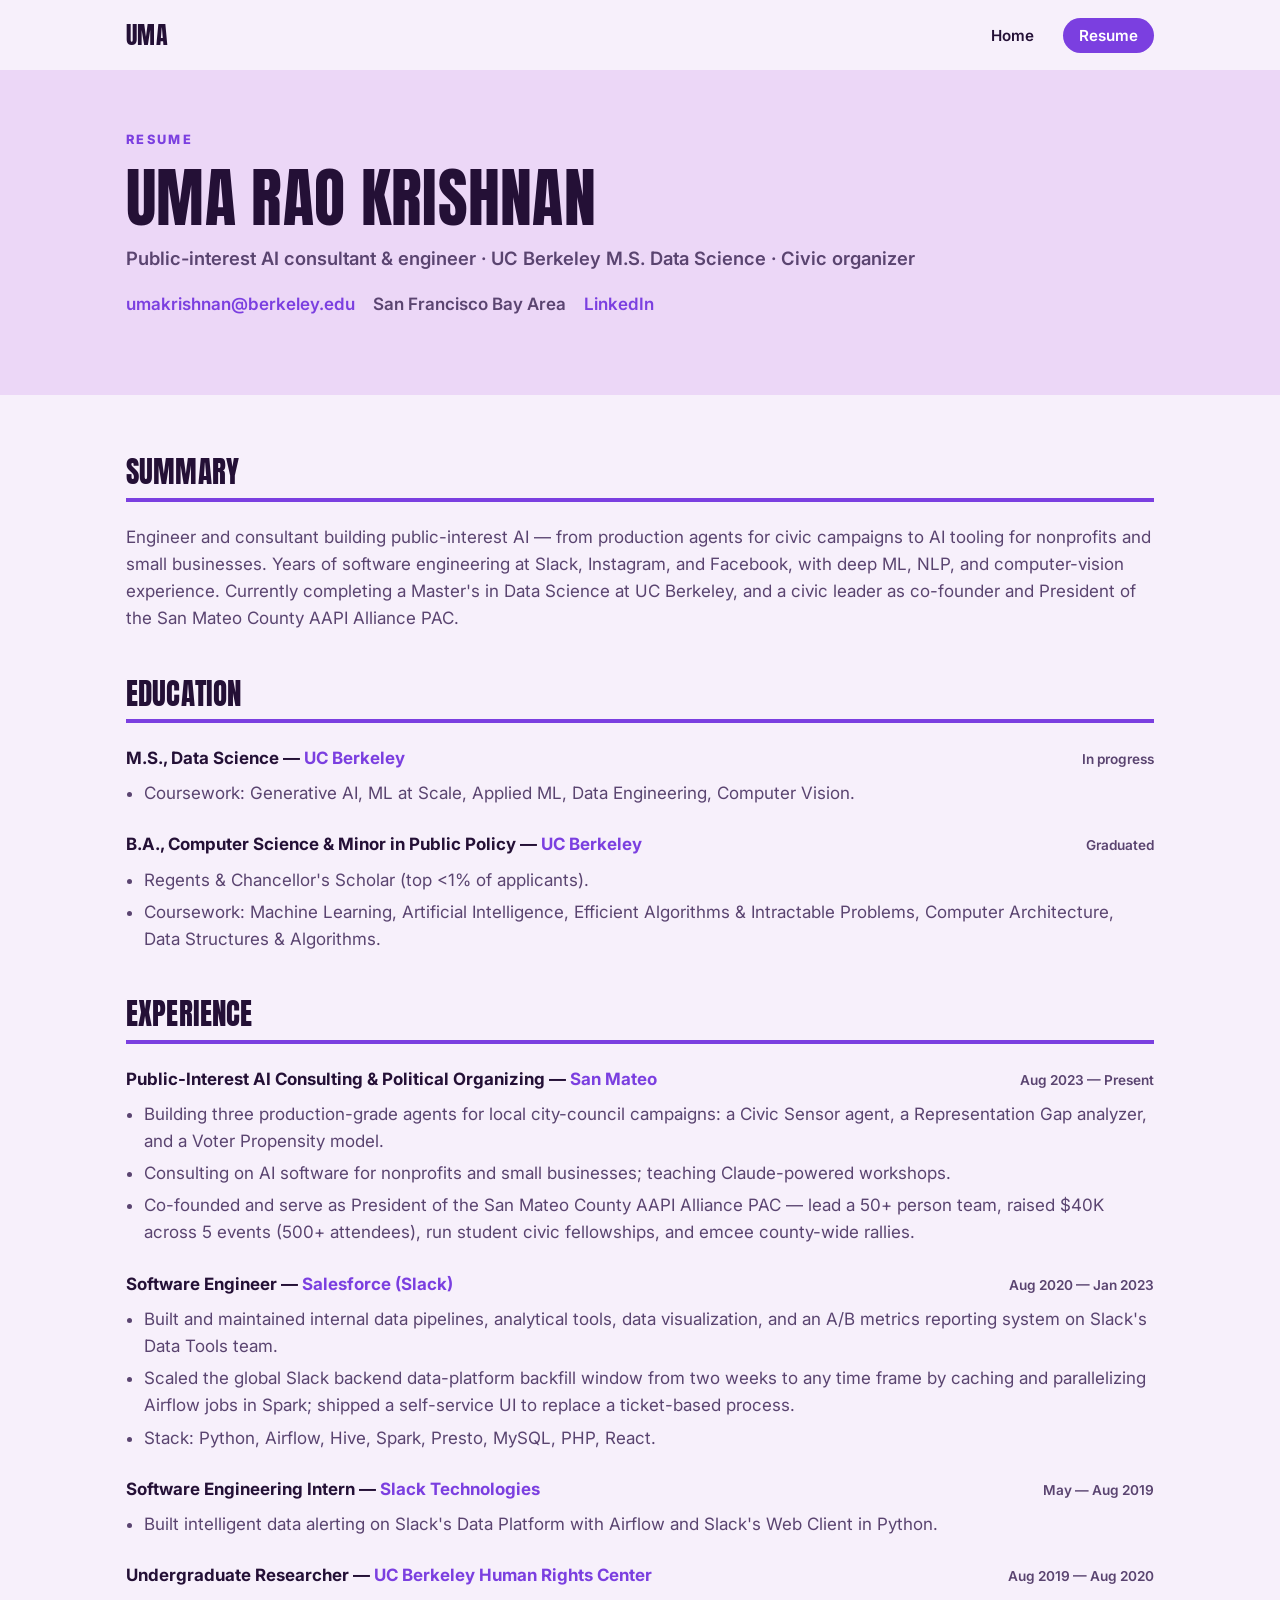
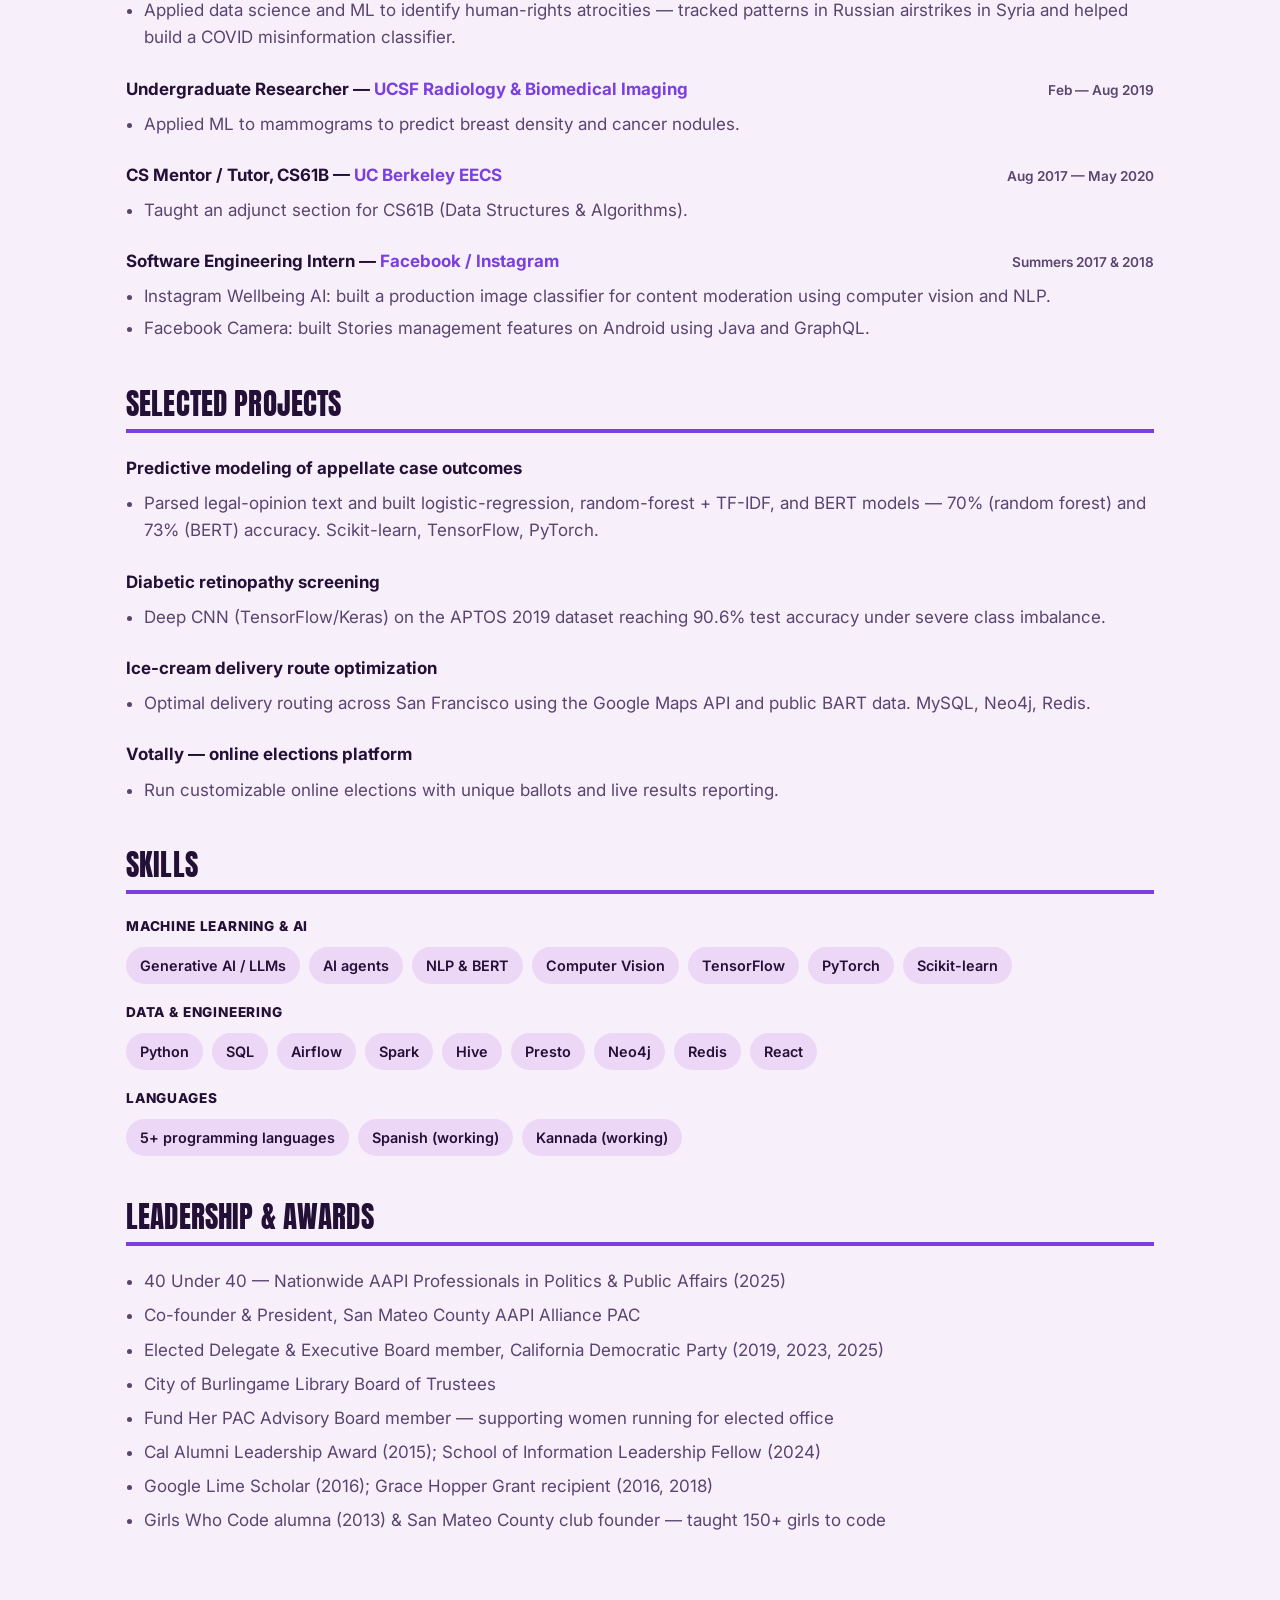
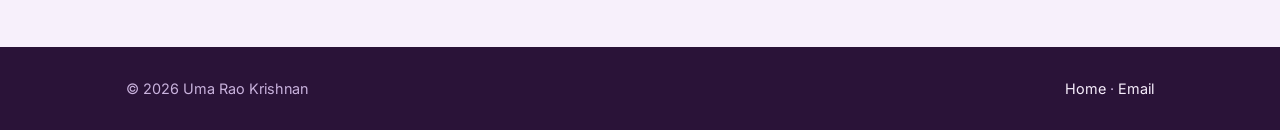
==== resume.html @ 7eb32041 "Initial site: bold purple personal site + resume Two-page static site (plain HTML/CSS) for Uma Rao K" ====
<!DOCTYPE html>
<html lang="en">
<head>
  <meta charset="UTF-8" />
  <meta name="viewport" content="width=device-width, initial-scale=1.0" />
  <title>Resume — Uma Rao Krishnan</title>
  <meta name="description" content="Resume of Uma Rao Krishnan — public-interest AI consultant and engineer, UC Berkeley Master's in Data Science." />
  <link rel="preconnect" href="https://fonts.googleapis.com" />
  <link rel="preconnect" href="https://fonts.gstatic.com" crossorigin />
  <link href="https://fonts.googleapis.com/css2?family=Anton&family=Inter:wght@400;500;600;700;800&display=swap" rel="stylesheet" />
  <link rel="stylesheet" href="css/styles.css" />
</head>
<body>

  <nav class="nav">
    <div class="nav-inner">
      <a class="logo" href="index.html">Uma</a>
      <div class="nav-links">
        <a href="index.html">Home</a>
        <a href="resume.html" class="active">Resume</a>
      </div>
    </div>
  </nav>

  <header class="resume-hero">
    <div class="wrap">
      <p class="eyebrow">Resume</p>
      <h1 class="h-lg">Uma Rao Krishnan</h1>
      <p class="title">Public-interest AI consultant &amp; engineer · UC Berkeley M.S. Data Science · Civic organizer</p>
      <p class="meta">
        <a href="mailto:umakrishnan@berkeley.edu">umakrishnan@berkeley.edu</a>
        <span>San Francisco Bay Area</span>
        <a href="https://www.linkedin.com/in/uma-krishnan/" target="_blank" rel="noopener">LinkedIn</a>
      </p>
    </div>
  </header>

  <main class="resume-body">
    <div class="wrap">

      <section class="res-section reveal">
        <h2>Summary</h2>
        <p style="margin:0; color:var(--ink-soft);">
          Engineer and consultant building public-interest AI — from production agents for civic
          campaigns to AI tooling for nonprofits and small businesses. Years of software
          engineering at Slack, Instagram, and Facebook, with deep ML, NLP, and computer-vision
          experience. Currently completing a Master's in Data Science at UC Berkeley, and a civic
          leader as co-founder and President of the San Mateo County AAPI Alliance PAC.
        </p>
      </section>

      <section class="res-section reveal">
        <h2>Education</h2>
        <div class="res-entry">
          <div class="row">
            <span class="role">M.S., Data Science — <span class="org">UC Berkeley</span></span>
            <span class="date">In progress</span>
          </div>
          <ul><li>Coursework: Generative AI, ML at Scale, Applied ML, Data Engineering, Computer Vision.</li></ul>
        </div>
        <div class="res-entry">
          <div class="row">
            <span class="role">B.A., Computer Science &amp; Minor in Public Policy — <span class="org">UC Berkeley</span></span>
            <span class="date">Graduated</span>
          </div>
          <ul>
            <li>Regents &amp; Chancellor's Scholar (top &lt;1% of applicants).</li>
            <li>Coursework: Machine Learning, Artificial Intelligence, Efficient Algorithms &amp; Intractable Problems, Computer Architecture, Data Structures &amp; Algorithms.</li>
          </ul>
        </div>
      </section>

      <section class="res-section reveal">
        <h2>Experience</h2>

        <div class="res-entry">
          <div class="row">
            <span class="role">Public-Interest AI Consulting &amp; Political Organizing — <span class="org">San Mateo</span></span>
            <span class="date">Aug 2023 — Present</span>
          </div>
          <ul>
            <li>Building three production-grade agents for local city-council campaigns: a Civic Sensor agent, a Representation Gap analyzer, and a Voter Propensity model.</li>
            <li>Consulting on AI software for nonprofits and small businesses; teaching Claude-powered workshops.</li>
            <li>Co-founded and serve as President of the San Mateo County AAPI Alliance PAC — lead a 50+ person team, raised $40K across 5 events (500+ attendees), run student civic fellowships, and emcee county-wide rallies.</li>
          </ul>
        </div>

        <div class="res-entry">
          <div class="row">
            <span class="role">Software Engineer — <span class="org">Salesforce (Slack)</span></span>
            <span class="date">Aug 2020 — Jan 2023</span>
          </div>
          <ul>
            <li>Built and maintained internal data pipelines, analytical tools, data visualization, and an A/B metrics reporting system on Slack's Data Tools team.</li>
            <li>Scaled the global Slack backend data-platform backfill window from two weeks to any time frame by caching and parallelizing Airflow jobs in Spark; shipped a self-service UI to replace a ticket-based process.</li>
            <li>Stack: Python, Airflow, Hive, Spark, Presto, MySQL, PHP, React.</li>
          </ul>
        </div>

        <div class="res-entry">
          <div class="row">
            <span class="role">Software Engineering Intern — <span class="org">Slack Technologies</span></span>
            <span class="date">May — Aug 2019</span>
          </div>
          <ul><li>Built intelligent data alerting on Slack's Data Platform with Airflow and Slack's Web Client in Python.</li></ul>
        </div>

        <div class="res-entry">
          <div class="row">
            <span class="role">Undergraduate Researcher — <span class="org">UC Berkeley Human Rights Center</span></span>
            <span class="date">Aug 2019 — Aug 2020</span>
          </div>
          <ul><li>Applied data science and ML to identify human-rights atrocities — tracked patterns in Russian airstrikes in Syria and helped build a COVID misinformation classifier.</li></ul>
        </div>

        <div class="res-entry">
          <div class="row">
            <span class="role">Undergraduate Researcher — <span class="org">UCSF Radiology &amp; Biomedical Imaging</span></span>
            <span class="date">Feb — Aug 2019</span>
          </div>
          <ul><li>Applied ML to mammograms to predict breast density and cancer nodules.</li></ul>
        </div>

        <div class="res-entry">
          <div class="row">
            <span class="role">CS Mentor / Tutor, CS61B — <span class="org">UC Berkeley EECS</span></span>
            <span class="date">Aug 2017 — May 2020</span>
          </div>
          <ul><li>Taught an adjunct section for CS61B (Data Structures &amp; Algorithms).</li></ul>
        </div>

        <div class="res-entry">
          <div class="row">
            <span class="role">Software Engineering Intern — <span class="org">Facebook / Instagram</span></span>
            <span class="date">Summers 2017 &amp; 2018</span>
          </div>
          <ul>
            <li>Instagram Wellbeing AI: built a production image classifier for content moderation using computer vision and NLP.</li>
            <li>Facebook Camera: built Stories management features on Android using Java and GraphQL.</li>
          </ul>
        </div>
      </section>

      <section class="res-section reveal">
        <h2>Selected Projects</h2>
        <div class="res-entry">
          <span class="role">Predictive modeling of appellate case outcomes</span>
          <ul><li>Parsed legal-opinion text and built logistic-regression, random-forest + TF-IDF, and BERT models — 70% (random forest) and 73% (BERT) accuracy. Scikit-learn, TensorFlow, PyTorch.</li></ul>
        </div>
        <div class="res-entry">
          <span class="role">Diabetic retinopathy screening</span>
          <ul><li>Deep CNN (TensorFlow/Keras) on the APTOS 2019 dataset reaching 90.6% test accuracy under severe class imbalance.</li></ul>
        </div>
        <div class="res-entry">
          <span class="role">Ice-cream delivery route optimization</span>
          <ul><li>Optimal delivery routing across San Francisco using the Google Maps API and public BART data. MySQL, Neo4j, Redis.</li></ul>
        </div>
        <div class="res-entry">
          <span class="role">Votally — online elections platform</span>
          <ul><li>Run customizable online elections with unique ballots and live results reporting.</li></ul>
        </div>
      </section>

      <section class="res-section reveal">
        <h2>Skills</h2>
        <div class="skill-row">
          <div class="skill-label">Machine Learning &amp; AI</div>
          <div class="chips">
            <span class="chip">Generative AI / LLMs</span>
            <span class="chip">AI agents</span>
            <span class="chip">NLP &amp; BERT</span>
            <span class="chip">Computer Vision</span>
            <span class="chip">TensorFlow</span>
            <span class="chip">PyTorch</span>
            <span class="chip">Scikit-learn</span>
          </div>
        </div>
        <div class="skill-row">
          <div class="skill-label">Data &amp; Engineering</div>
          <div class="chips">
            <span class="chip">Python</span>
            <span class="chip">SQL</span>
            <span class="chip">Airflow</span>
            <span class="chip">Spark</span>
            <span class="chip">Hive</span>
            <span class="chip">Presto</span>
            <span class="chip">Neo4j</span>
            <span class="chip">Redis</span>
            <span class="chip">React</span>
          </div>
        </div>
        <div class="skill-row">
          <div class="skill-label">Languages</div>
          <div class="chips">
            <span class="chip">5+ programming languages</span>
            <span class="chip">Spanish (working)</span>
            <span class="chip">Kannada (working)</span>
          </div>
        </div>
      </section>

      <section class="res-section reveal">
        <h2>Leadership &amp; Awards</h2>
        <ul class="award-list">
          <li>40 Under 40 — Nationwide AAPI Professionals in Politics &amp; Public Affairs (2025)</li>
          <li>Co-founder &amp; President, San Mateo County AAPI Alliance PAC</li>
          <li>Elected Delegate &amp; Executive Board member, California Democratic Party (2019, 2023, 2025)</li>
          <li>City of Burlingame Library Board of Trustees</li>
          <li>Fund Her PAC Advisory Board member — supporting women running for elected office</li>
          <li>Cal Alumni Leadership Award (2015); School of Information Leadership Fellow (2024)</li>
          <li>Google Lime Scholar (2016); Grace Hopper Grant recipient (2016, 2018)</li>
          <li>Girls Who Code alumna (2013) &amp; San Mateo County club founder — taught 150+ girls to code</li>
        </ul>
      </section>

    </div>
  </main>

  <footer class="foot">
    <div class="wrap">
      <span>© <span id="yr">2026</span> Uma Rao Krishnan</span>
      <span>
        <a href="index.html">Home</a> ·
        <a href="mailto:umakrishnan@berkeley.edu">Email</a>
      </span>
    </div>
  </footer>

  <script src="js/main.js"></script>
</body>
</html>
---- css/styles.css ----
/* ============================================================
   Uma Rao Krishnan — personal site
   "Bold & Poppy" layout (inspired by a Canva template),
   retuned to an all-purple palette. Plain HTML/CSS, no build.
   Retune everything from the color variables in :root.
   ============================================================ */

:root {
  /* Purple color-block palette */
  --cream:     #f7f0fb;   /* lightest lavender-white          */
  --lilac:     #ecd7f7;   /* soft light-purple block          */
  --grape:     #7b3fe0;   /* vivid violet pop block           */
  --grape-dk:  #6a2fce;   /* button hover                     */
  --aubergine: #2a1338;   /* deep plum dark block             */
  --aubergine2:#3c1d51;   /* card on dark                     */

  --ink:       #241036;   /* near-black plum text             */
  --ink-soft:  #5a4470;   /* muted text on light              */
  --on-dark:   #f7eefc;   /* text on dark blocks              */
  --on-dark-s: #c9b2dd;   /* muted text on dark               */

  --display: "Anton", "Arial Narrow", sans-serif;
  --sans: "Inter", -apple-system, BlinkMacSystemFont, "Segoe UI", sans-serif;

  --maxw: 1080px;
  --rad: 26px;
}

* { box-sizing: border-box; }
html { scroll-behavior: smooth; }

body {
  margin: 0;
  font-family: var(--sans);
  color: var(--ink);
  background: var(--cream);
  line-height: 1.6;
  font-size: 17px;
  -webkit-font-smoothing: antialiased;
}

img { max-width: 100%; display: block; }
a { color: inherit; }

.wrap { max-width: var(--maxw); margin: 0 auto; padding: 0 26px; }

/* Big poppy headings */
h1, h2, .display {
  font-family: var(--display); font-weight: 400; text-transform: uppercase;
  line-height: .92; letter-spacing: .005em; margin: 0;
}

/* ------------------------------ Nav -------------------------------- */
.nav {
  position: sticky; top: 0; z-index: 50; background: var(--cream);
}
.nav-inner {
  max-width: var(--maxw); margin: 0 auto; padding: 16px 26px;
  display: flex; align-items: center; justify-content: space-between;
}
.logo { font-family: var(--display); font-size: 1.5rem; text-transform: uppercase; letter-spacing: .02em; text-decoration: none; color: var(--ink); }
.nav-links a {
  text-decoration: none; font-weight: 600; font-size: .95rem; color: var(--ink);
  margin-left: 8px; padding: 8px 16px; border-radius: 999px;
}
.nav-links a:hover { background: var(--lilac); }
.nav-links a.active { background: var(--grape); color: #fff; }

/* ---------------------------- Buttons ------------------------------ */
.btn {
  display: inline-flex; align-items: center; gap: 8px; cursor: pointer;
  font-family: var(--sans); font-weight: 700; font-size: 1rem;
  padding: 14px 26px; border-radius: 999px; border: 2px solid var(--ink);
  background: var(--ink); color: var(--cream); text-decoration: none;
  transition: transform .14s ease, background .2s, color .2s;
}
.btn:hover { transform: translateY(-2px); }
.btn.solid-grape { background: var(--grape); border-color: var(--grape); color: #fff; }
.btn.solid-grape:hover { background: var(--grape-dk); border-color: var(--grape-dk); }
.btn.ghost { background: transparent; color: var(--ink); }
.btn.ghost:hover { background: var(--ink); color: var(--cream); }
.btn.on-dark { background: var(--cream); color: var(--ink); border-color: var(--cream); }
.btn.on-dark:hover { background: var(--lilac); border-color: var(--lilac); }

/* --------------------------- Sections ------------------------------ */
.sec { padding: 92px 0; }
.bg-lilac { background: var(--lilac); }
.bg-grape { background: var(--grape); color: var(--on-dark); }
.bg-dark  { background: var(--aubergine); color: var(--on-dark); }
.bg-cream { background: var(--cream); }
.bg-grape h2, .bg-dark h2 { color: #fff; }

.eyebrow {
  font-weight: 800; text-transform: uppercase; letter-spacing: .18em;
  font-size: .8rem; color: var(--grape); margin: 0 0 18px;
}
.bg-grape .eyebrow, .bg-dark .eyebrow { color: var(--on-dark); opacity: .85; }

.h-xl { font-size: clamp(2.8rem, 8vw, 5.4rem); }
.h-lg { font-size: clamp(2.4rem, 6vw, 4rem); }

/* ------------------------------ Hero ------------------------------- */
.hero { background: var(--lilac); padding: 64px 0 76px; }
.hero-grid { display: grid; grid-template-columns: 1.1fr .9fr; gap: 50px; align-items: center; }
.hero h1 { color: var(--ink); margin-bottom: 22px; }
.hero .tagline { font-size: 1.25rem; color: var(--ink-soft); max-width: 40ch; margin: 0 0 30px; font-weight: 500; }
.hero .btns { display: flex; gap: 14px; flex-wrap: wrap; }
.hero-photo {
  width: 100%; aspect-ratio: 4/5; object-fit: cover; border-radius: var(--rad);
  box-shadow: 14px 14px 0 0 var(--grape);
}

/* --------------------------- About/story --------------------------- */
.story-grid { display: grid; grid-template-columns: 1fr 1fr; gap: 50px; align-items: center; }
.story p { color: var(--on-dark-s); font-size: 1.08rem; margin: 0 0 16px; }
.quote {
  background: var(--grape); color: #fff; border-radius: var(--rad);
  padding: 34px 30px; font-family: var(--display); text-transform: none;
  font-size: 1.7rem; line-height: 1.15;
}

/* -------------------------- What I can do -------------------------- */
.do-grid { display: grid; grid-template-columns: .8fr 1.2fr; gap: 46px; align-items: start; }
.cards { display: grid; gap: 18px; }
.card {
  background: var(--cream); color: var(--ink); border-radius: 20px; padding: 26px 28px;
}
.card .tag { font-family: var(--display); font-size: 1.5rem; text-transform: uppercase; line-height: 1; margin: 0 0 10px; color: var(--ink); }
.card p { margin: 0; color: var(--ink-soft); }
.card .num { font-family: var(--display); font-size: 2.6rem; color: var(--grape); line-height: 1; margin: 0 0 6px; }

/* ----------------------------- Wins -------------------------------- */
.wins-head { display: flex; justify-content: space-between; align-items: flex-end; gap: 20px; flex-wrap: wrap; margin-bottom: 40px; }
.wins { display: grid; grid-template-columns: repeat(3, 1fr); gap: 22px; }
.win {
  background: #fff; border-radius: 20px; padding: 28px; display: flex; flex-direction: column;
}
.win .swatch { height: 10px; border-radius: 999px; margin-bottom: 20px; }
.win .num { font-family: var(--display); font-size: 2.4rem; line-height: 1; color: var(--ink); margin: 0 0 6px; }
.win h3 { font-size: 1.15rem; margin: 0 0 8px; color: var(--ink); }
.win p { margin: 0 0 16px; color: var(--ink-soft); font-size: .96rem; flex: 1; }
.win .lnk { font-weight: 700; color: var(--grape); text-decoration: none; }
.win .lnk:hover { text-decoration: underline; }

/* ------------------------- Recognition list ------------------------ */
.recog { display: grid; grid-template-columns: repeat(2, 1fr); gap: 14px 40px; margin-top: 36px; }
.recog li {
  list-style: none; padding: 16px 0; border-top: 1px solid rgba(255,255,255,.15);
  color: var(--on-dark); font-size: 1.02rem;
}
.recog li b { font-weight: 700; }

/* ---------------------------- Connect ------------------------------ */
.connect { text-align: center; }
.connect h2 { margin-bottom: 16px; }
.connect p { font-size: 1.2rem; color: var(--ink-soft); max-width: 32ch; margin: 0 auto 30px; }
.connect .btns { display: flex; gap: 14px; justify-content: center; flex-wrap: wrap; }

/* ---------------------------- Footer ------------------------------- */
.foot { background: var(--aubergine); color: var(--on-dark-s); padding: 30px 0; font-size: .9rem; }
.foot .wrap { display: flex; justify-content: space-between; gap: 14px; flex-wrap: wrap; }
.foot a { color: var(--on-dark); text-decoration: none; }
.foot a:hover { text-decoration: underline; }

/* ====================== Resume page ============================ */
.resume-hero { background: var(--lilac); padding: 60px 0; }
.resume-hero h1 { color: var(--ink); margin-bottom: 16px; }
.resume-hero .title { font-size: 1.15rem; color: var(--ink-soft); font-weight: 600; margin: 0 0 18px; }
.resume-hero .meta { display: flex; flex-wrap: wrap; gap: 8px 18px; font-weight: 600; }
.resume-hero .meta a { color: var(--grape); text-decoration: none; }
.resume-hero .meta span { color: var(--ink-soft); }

.resume-body { padding: 64px 0; }
.res-section { margin-bottom: 48px; }
.res-section > h2 {
  font-size: 1.8rem; color: var(--ink); margin-bottom: 22px;
  padding-bottom: 12px; border-bottom: 4px solid var(--grape);
}
.res-entry { margin-bottom: 24px; }
.res-entry:last-child { margin-bottom: 0; }
.res-entry .row { display: flex; justify-content: space-between; gap: 12px; align-items: baseline; flex-wrap: wrap; }
.res-entry .role { font-weight: 700; color: var(--ink); font-size: 1.06rem; }
.res-entry .org { color: var(--grape); font-weight: 700; }
.res-entry .date { font-weight: 600; font-size: .85rem; color: var(--ink-soft); white-space: nowrap; }
.res-entry ul { margin: 8px 0 0; padding-left: 18px; color: var(--ink-soft); }
.res-entry ul li { margin: 5px 0; }

.chips { display: flex; flex-wrap: wrap; gap: 9px; }
.chip { background: var(--lilac); color: var(--ink); padding: 7px 14px; border-radius: 999px; font-size: .9rem; font-weight: 600; }
.skill-row { margin-bottom: 18px; }
.skill-row .skill-label { font-weight: 800; text-transform: uppercase; letter-spacing: .06em; color: var(--ink); font-size: .85rem; margin-bottom: 9px; }
.award-list { margin: 0; padding-left: 18px; color: var(--ink-soft); }
.award-list li { margin: 7px 0; }

/* Scroll reveal */
.reveal { opacity: 0; transform: translateY(20px); transition: opacity .6s ease, transform .6s ease; }
.reveal.in { opacity: 1; transform: none; }

/* --------------------------- Responsive ---------------------------- */
@media (max-width: 820px) {
  .sec { padding: 64px 0; }
  .hero-grid, .story-grid, .do-grid { grid-template-columns: 1fr; gap: 34px; }
  .hero-photo { order: -1; max-width: 360px; }
  .wins, .recog { grid-template-columns: 1fr; }
  .hero { padding: 40px 0 56px; }
}

@media (prefers-reduced-motion: reduce) {
  html { scroll-behavior: auto; }
  .reveal { opacity: 1; transform: none; transition: none; }
}
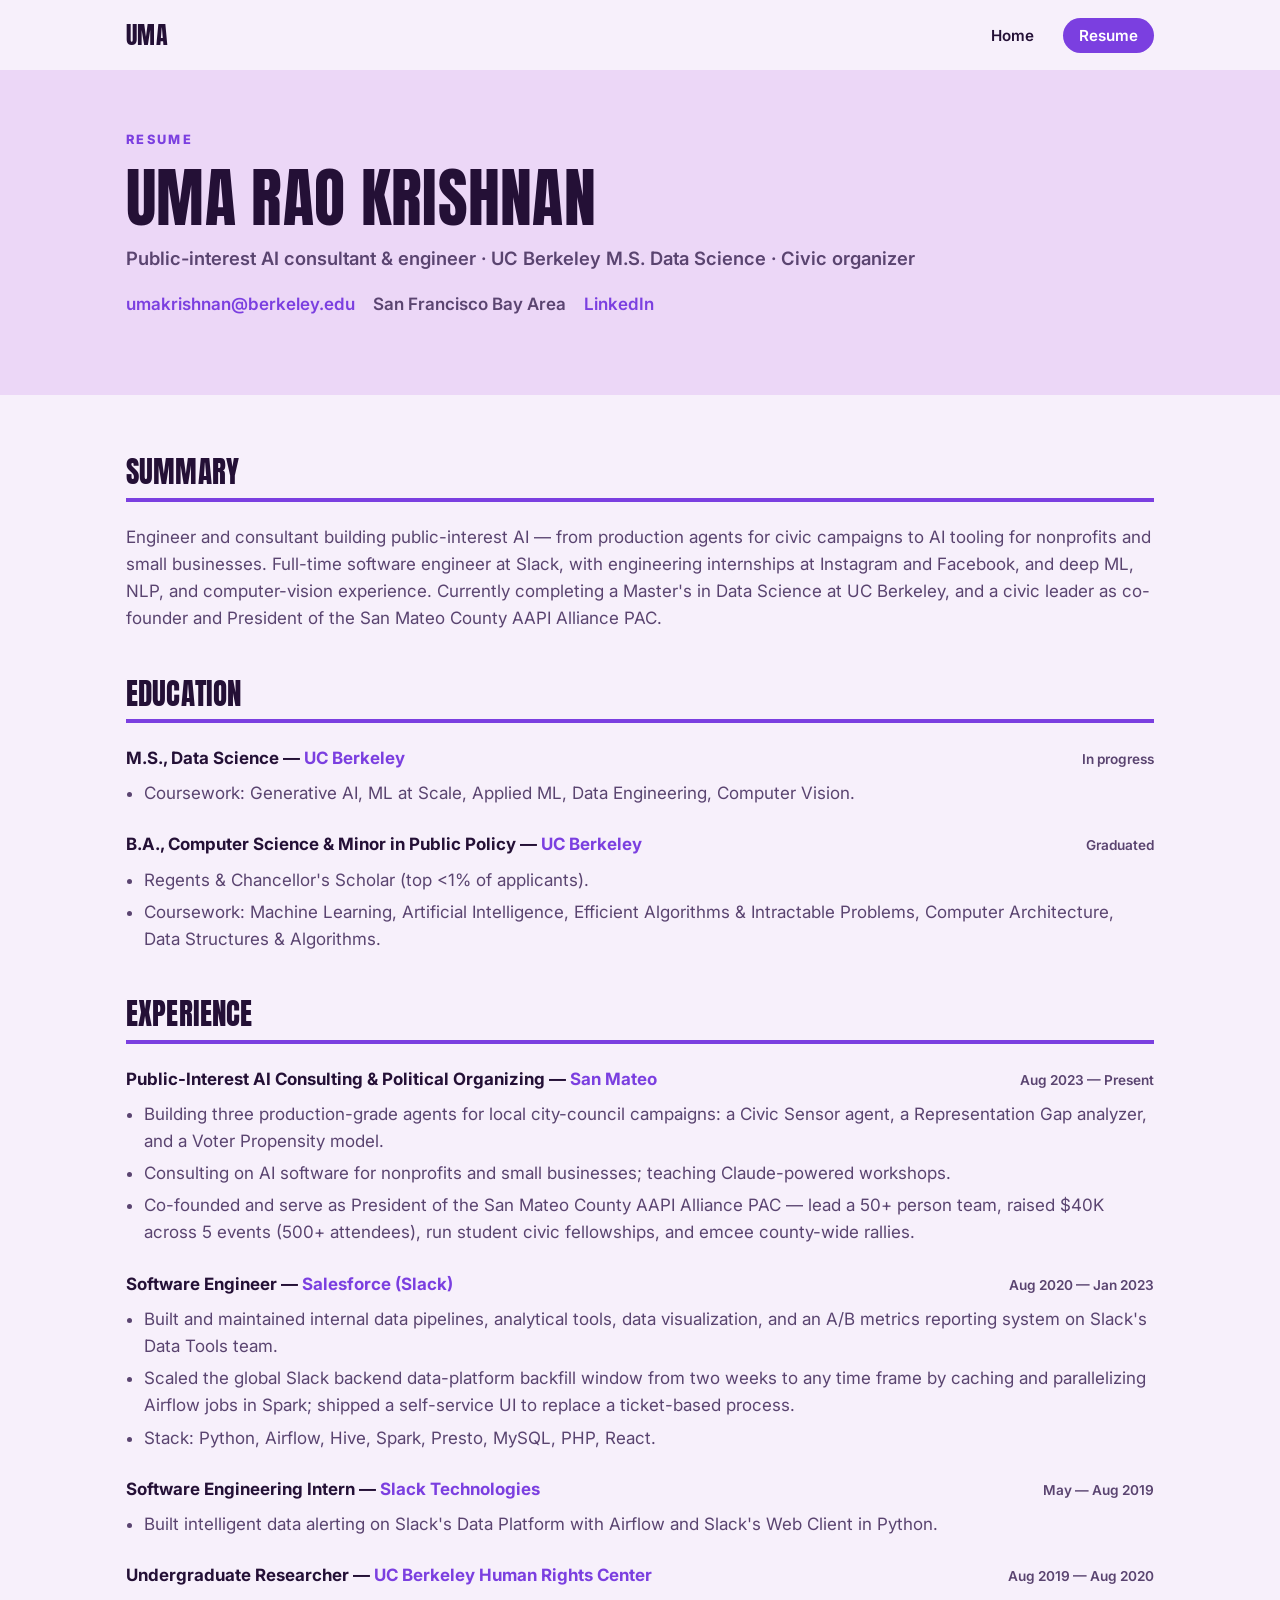
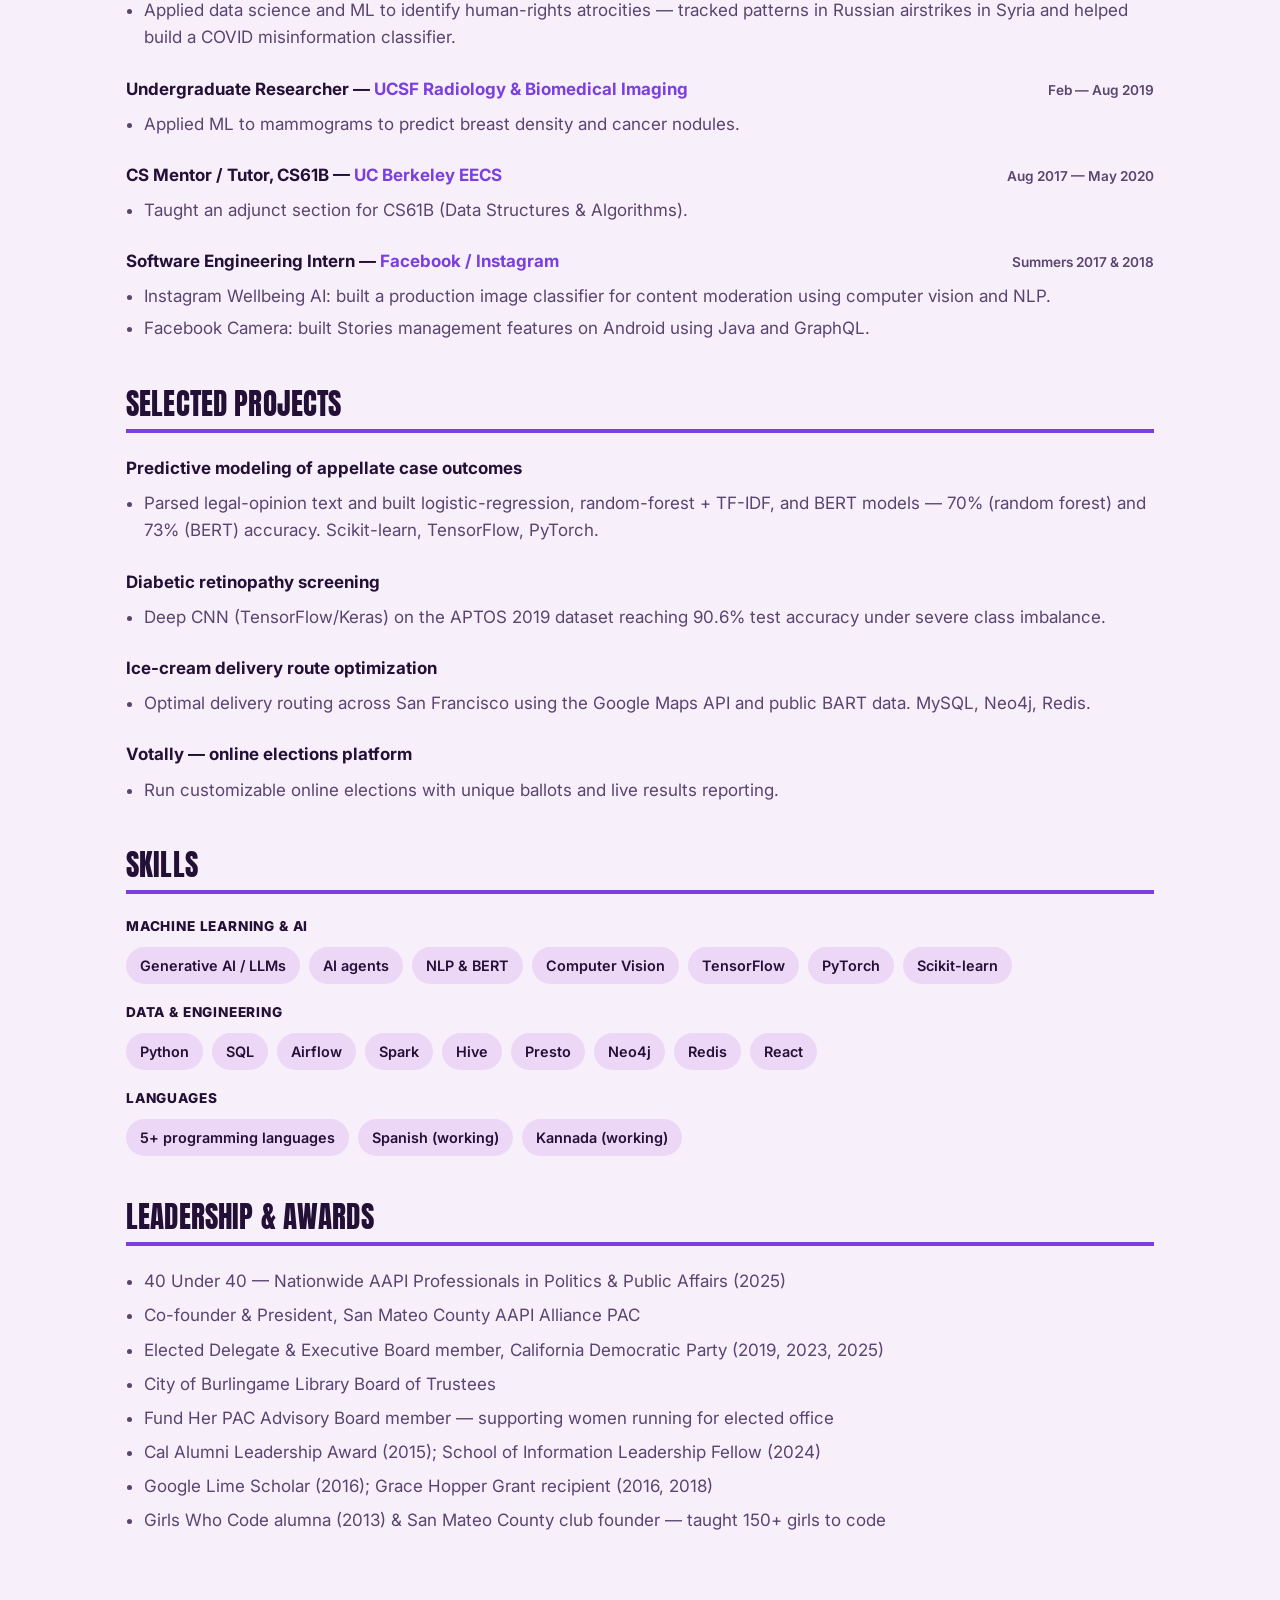
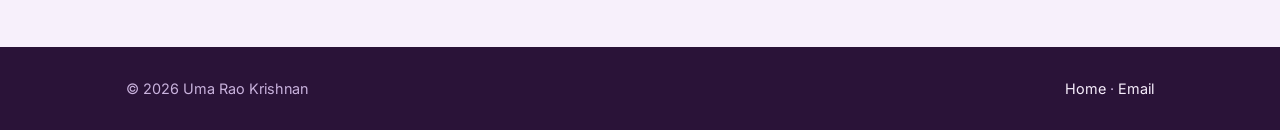
==== commit b1978b42: "Refine home & resume copy: accurate positioning + bridge framing Home (index.html): - Hero tagline r" ====
--- a/resume.html
+++ b/resume.html
@@ -42,10 +42,11 @@
         <h2>Summary</h2>
         <p style="margin:0; color:var(--ink-soft);">
           Engineer and consultant building public-interest AI — from production agents for civic
-          campaigns to AI tooling for nonprofits and small businesses. Years of software
-          engineering at Slack, Instagram, and Facebook, with deep ML, NLP, and computer-vision
-          experience. Currently completing a Master's in Data Science at UC Berkeley, and a civic
-          leader as co-founder and President of the San Mateo County AAPI Alliance PAC.
+          campaigns to AI tooling for nonprofits and small businesses. Full-time software engineer
+          at Slack, with engineering internships at Instagram and Facebook, and deep ML, NLP, and
+          computer-vision experience. Currently completing a Master's in Data Science at UC
+          Berkeley, and a civic leader as co-founder and President of the San Mateo County AAPI
+          Alliance PAC.
         </p>
       </section>
 
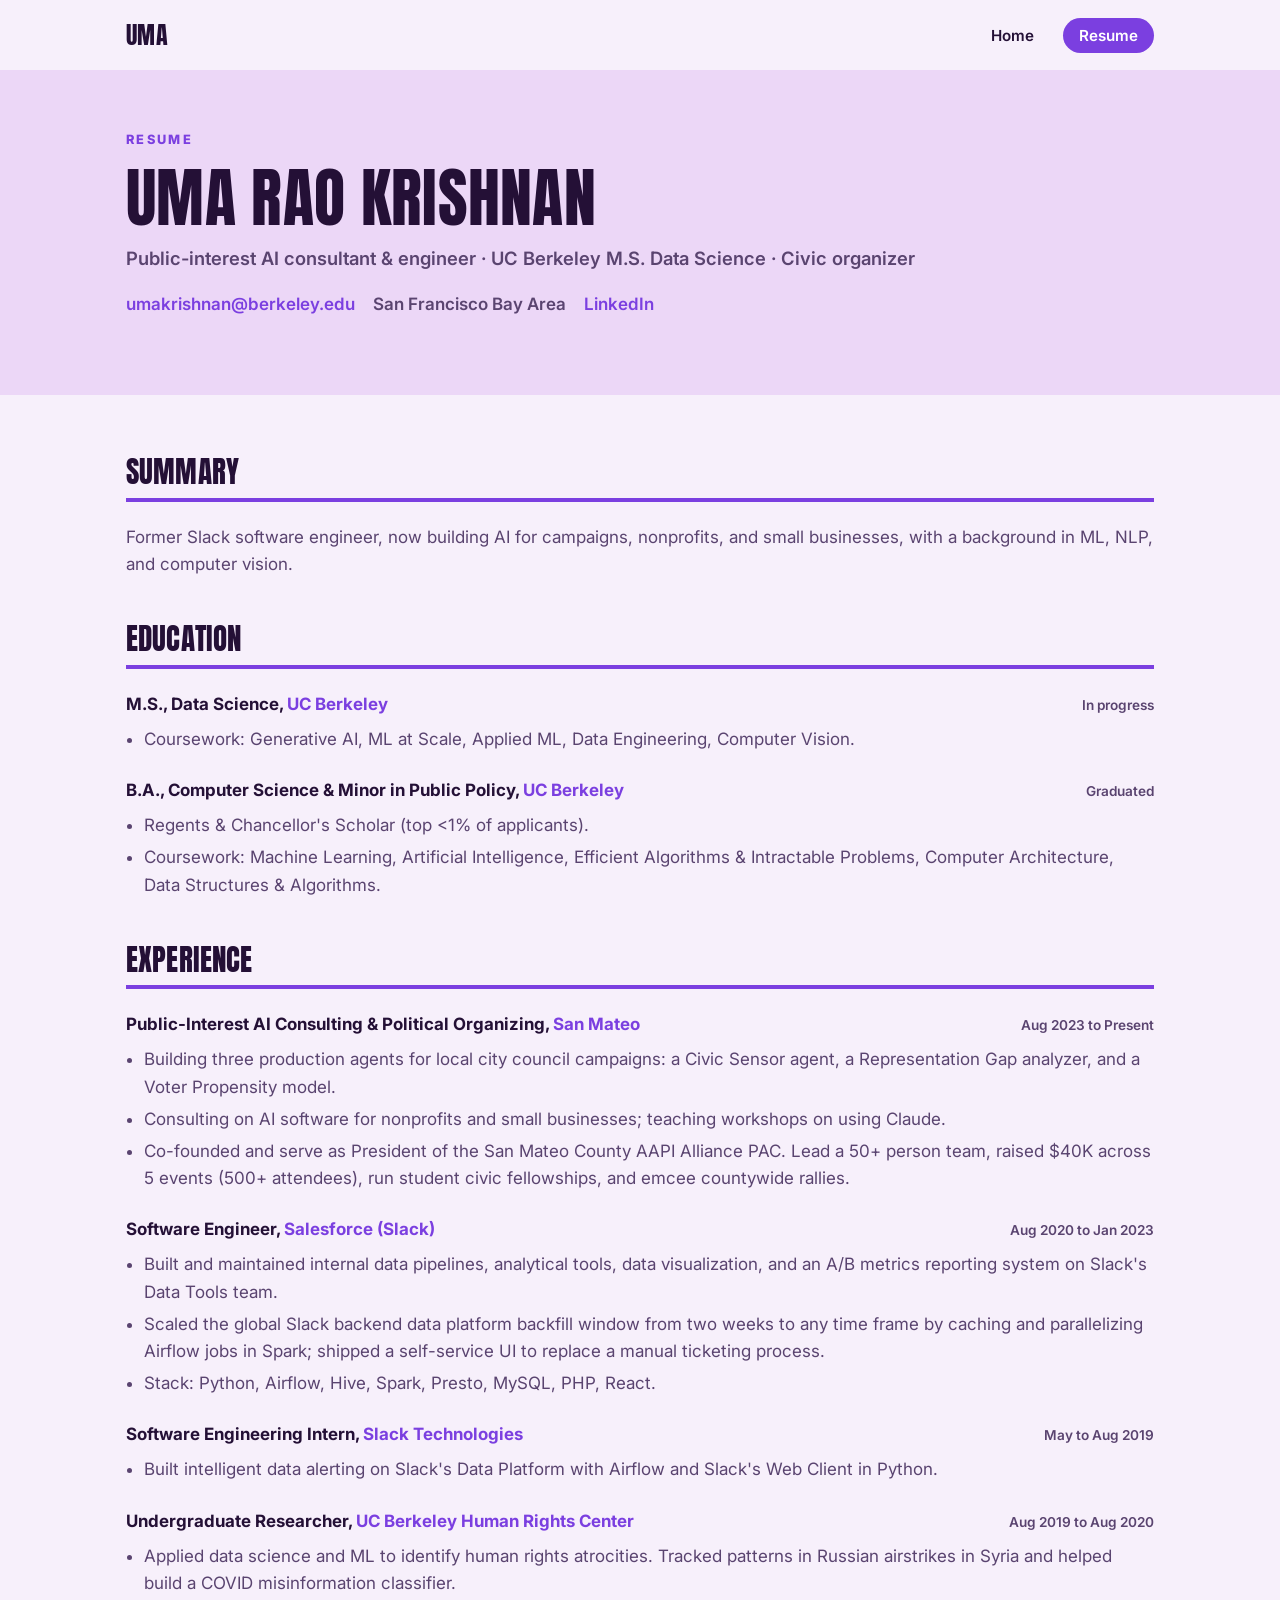
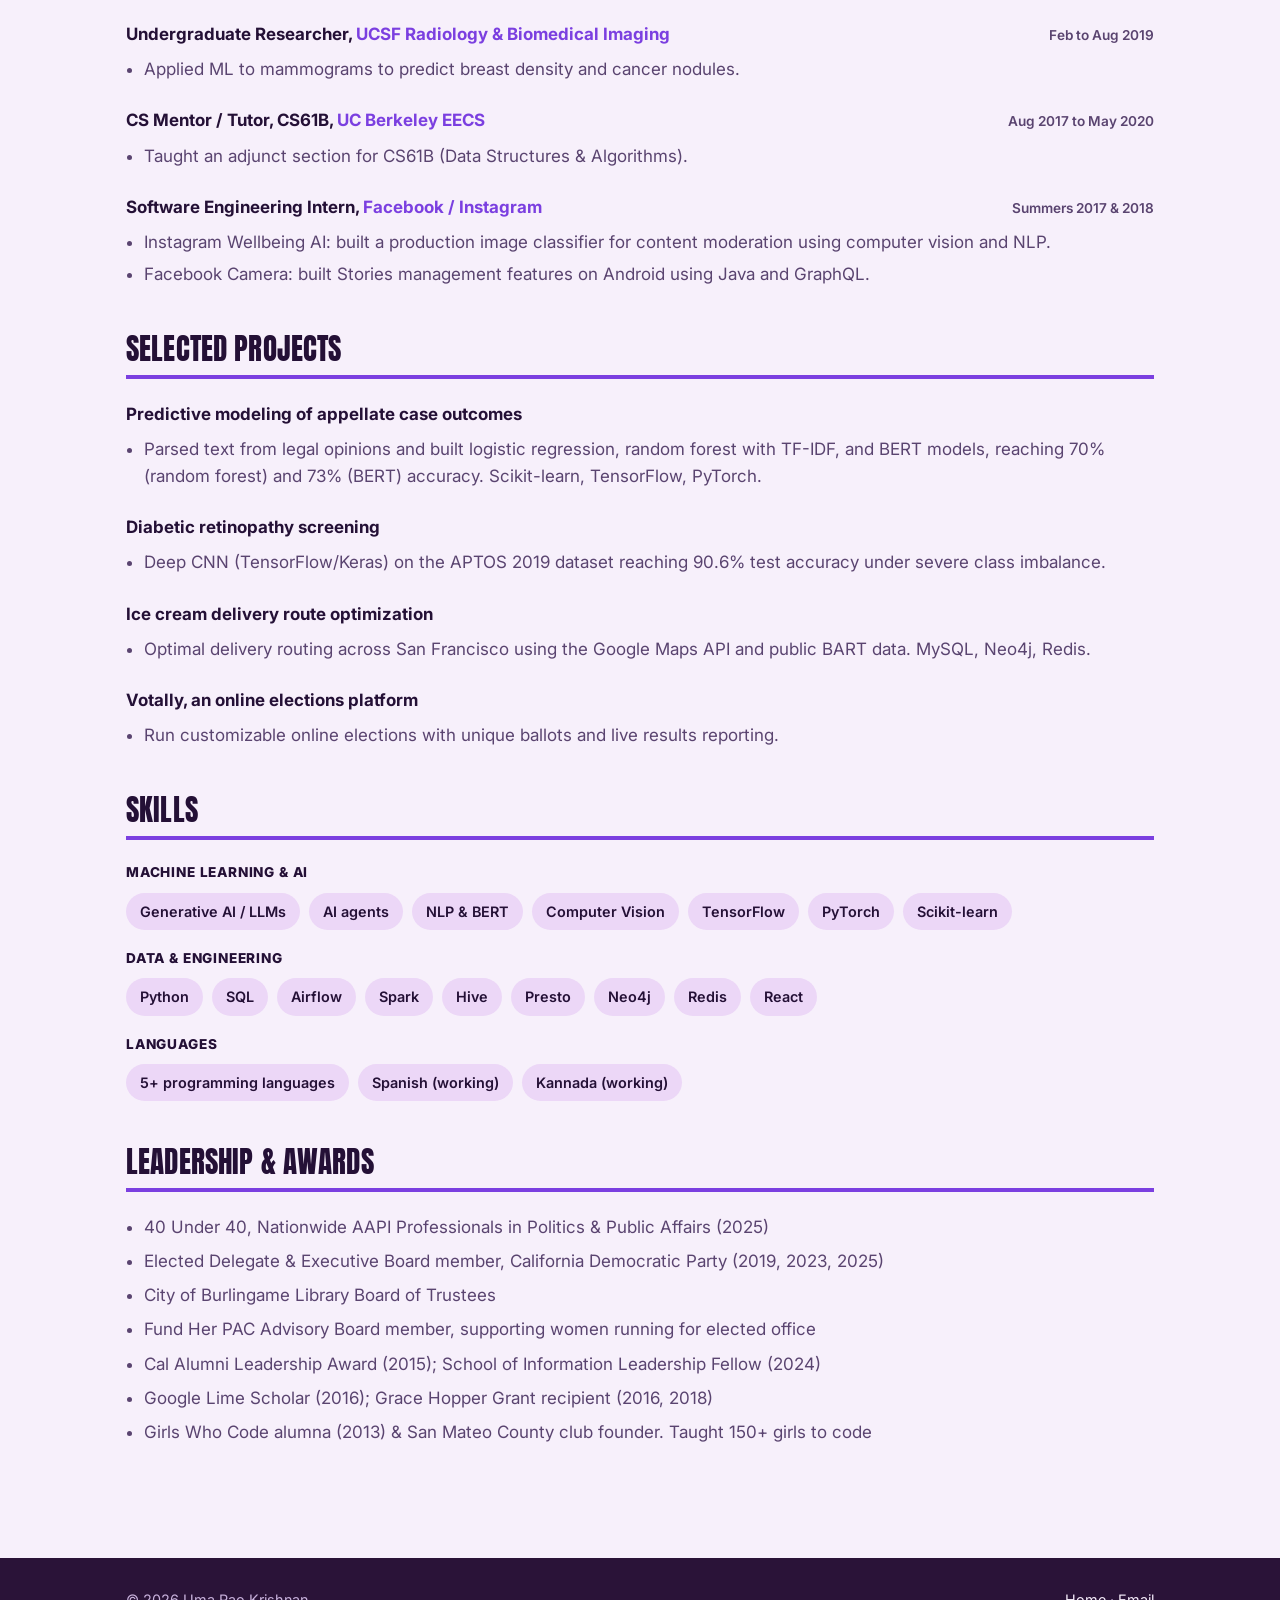
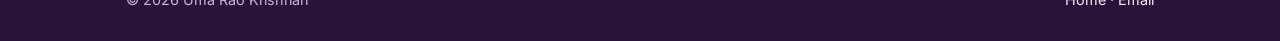
==== commit be11998f: "Tighten site copy: drop em dashes and repeated lines Rewrite sentences that leaned on em dashes, cut" ====
--- a/resume.html
+++ b/resume.html
@@ -3,8 +3,8 @@
 <head>
   <meta charset="UTF-8" />
   <meta name="viewport" content="width=device-width, initial-scale=1.0" />
-  <title>Resume — Uma Rao Krishnan</title>
-  <meta name="description" content="Resume of Uma Rao Krishnan — public-interest AI consultant and engineer, UC Berkeley Master's in Data Science." />
+  <title>Resume | Uma Rao Krishnan</title>
+  <meta name="description" content="Resume of Uma Rao Krishnan, AI consultant and engineer and UC Berkeley Master's in Data Science student." />
   <link rel="preconnect" href="https://fonts.googleapis.com" />
   <link rel="preconnect" href="https://fonts.gstatic.com" crossorigin />
   <link href="https://fonts.googleapis.com/css2?family=Anton&family=Inter:wght@400;500;600;700;800&display=swap" rel="stylesheet" />
@@ -41,12 +41,8 @@
       <section class="res-section reveal">
         <h2>Summary</h2>
         <p style="margin:0; color:var(--ink-soft);">
-          Engineer and consultant building public-interest AI — from production agents for civic
-          campaigns to AI tooling for nonprofits and small businesses. Full-time software engineer
-          at Slack, with engineering internships at Instagram and Facebook, and deep ML, NLP, and
-          computer-vision experience. Currently completing a Master's in Data Science at UC
-          Berkeley, and a civic leader as co-founder and President of the San Mateo County AAPI
-          Alliance PAC.
+          Former Slack software engineer, now building AI for campaigns, nonprofits, and small
+          businesses, with a background in ML, NLP, and computer vision.
         </p>
       </section>
 
@@ -54,14 +50,14 @@
         <h2>Education</h2>
         <div class="res-entry">
           <div class="row">
-            <span class="role">M.S., Data Science — <span class="org">UC Berkeley</span></span>
+            <span class="role">M.S., Data Science, <span class="org">UC Berkeley</span></span>
             <span class="date">In progress</span>
           </div>
           <ul><li>Coursework: Generative AI, ML at Scale, Applied ML, Data Engineering, Computer Vision.</li></ul>
         </div>
         <div class="res-entry">
           <div class="row">
-            <span class="role">B.A., Computer Science &amp; Minor in Public Policy — <span class="org">UC Berkeley</span></span>
+            <span class="role">B.A., Computer Science &amp; Minor in Public Policy, <span class="org">UC Berkeley</span></span>
             <span class="date">Graduated</span>
           </div>
           <ul>
@@ -76,63 +72,63 @@
 
         <div class="res-entry">
           <div class="row">
-            <span class="role">Public-Interest AI Consulting &amp; Political Organizing — <span class="org">San Mateo</span></span>
-            <span class="date">Aug 2023 — Present</span>
-          </div>
-          <ul>
-            <li>Building three production-grade agents for local city-council campaigns: a Civic Sensor agent, a Representation Gap analyzer, and a Voter Propensity model.</li>
-            <li>Consulting on AI software for nonprofits and small businesses; teaching Claude-powered workshops.</li>
-            <li>Co-founded and serve as President of the San Mateo County AAPI Alliance PAC — lead a 50+ person team, raised $40K across 5 events (500+ attendees), run student civic fellowships, and emcee county-wide rallies.</li>
-          </ul>
-        </div>
-
-        <div class="res-entry">
-          <div class="row">
-            <span class="role">Software Engineer — <span class="org">Salesforce (Slack)</span></span>
-            <span class="date">Aug 2020 — Jan 2023</span>
+            <span class="role">Public-Interest AI Consulting &amp; Political Organizing, <span class="org">San Mateo</span></span>
+            <span class="date">Aug 2023 to Present</span>
+          </div>
+          <ul>
+            <li>Building three production agents for local city council campaigns: a Civic Sensor agent, a Representation Gap analyzer, and a Voter Propensity model.</li>
+            <li>Consulting on AI software for nonprofits and small businesses; teaching workshops on using Claude.</li>
+            <li>Co-founded and serve as President of the San Mateo County AAPI Alliance PAC. Lead a 50+ person team, raised $40K across 5 events (500+ attendees), run student civic fellowships, and emcee countywide rallies.</li>
+          </ul>
+        </div>
+
+        <div class="res-entry">
+          <div class="row">
+            <span class="role">Software Engineer, <span class="org">Salesforce (Slack)</span></span>
+            <span class="date">Aug 2020 to Jan 2023</span>
           </div>
           <ul>
             <li>Built and maintained internal data pipelines, analytical tools, data visualization, and an A/B metrics reporting system on Slack's Data Tools team.</li>
-            <li>Scaled the global Slack backend data-platform backfill window from two weeks to any time frame by caching and parallelizing Airflow jobs in Spark; shipped a self-service UI to replace a ticket-based process.</li>
+            <li>Scaled the global Slack backend data platform backfill window from two weeks to any time frame by caching and parallelizing Airflow jobs in Spark; shipped a self-service UI to replace a manual ticketing process.</li>
             <li>Stack: Python, Airflow, Hive, Spark, Presto, MySQL, PHP, React.</li>
           </ul>
         </div>
 
         <div class="res-entry">
           <div class="row">
-            <span class="role">Software Engineering Intern — <span class="org">Slack Technologies</span></span>
-            <span class="date">May — Aug 2019</span>
+            <span class="role">Software Engineering Intern, <span class="org">Slack Technologies</span></span>
+            <span class="date">May to Aug 2019</span>
           </div>
           <ul><li>Built intelligent data alerting on Slack's Data Platform with Airflow and Slack's Web Client in Python.</li></ul>
         </div>
 
         <div class="res-entry">
           <div class="row">
-            <span class="role">Undergraduate Researcher — <span class="org">UC Berkeley Human Rights Center</span></span>
-            <span class="date">Aug 2019 — Aug 2020</span>
-          </div>
-          <ul><li>Applied data science and ML to identify human-rights atrocities — tracked patterns in Russian airstrikes in Syria and helped build a COVID misinformation classifier.</li></ul>
-        </div>
-
-        <div class="res-entry">
-          <div class="row">
-            <span class="role">Undergraduate Researcher — <span class="org">UCSF Radiology &amp; Biomedical Imaging</span></span>
-            <span class="date">Feb — Aug 2019</span>
+            <span class="role">Undergraduate Researcher, <span class="org">UC Berkeley Human Rights Center</span></span>
+            <span class="date">Aug 2019 to Aug 2020</span>
+          </div>
+          <ul><li>Applied data science and ML to identify human rights atrocities. Tracked patterns in Russian airstrikes in Syria and helped build a COVID misinformation classifier.</li></ul>
+        </div>
+
+        <div class="res-entry">
+          <div class="row">
+            <span class="role">Undergraduate Researcher, <span class="org">UCSF Radiology &amp; Biomedical Imaging</span></span>
+            <span class="date">Feb to Aug 2019</span>
           </div>
           <ul><li>Applied ML to mammograms to predict breast density and cancer nodules.</li></ul>
         </div>
 
         <div class="res-entry">
           <div class="row">
-            <span class="role">CS Mentor / Tutor, CS61B — <span class="org">UC Berkeley EECS</span></span>
-            <span class="date">Aug 2017 — May 2020</span>
+            <span class="role">CS Mentor / Tutor, CS61B, <span class="org">UC Berkeley EECS</span></span>
+            <span class="date">Aug 2017 to May 2020</span>
           </div>
           <ul><li>Taught an adjunct section for CS61B (Data Structures &amp; Algorithms).</li></ul>
         </div>
 
         <div class="res-entry">
           <div class="row">
-            <span class="role">Software Engineering Intern — <span class="org">Facebook / Instagram</span></span>
+            <span class="role">Software Engineering Intern, <span class="org">Facebook / Instagram</span></span>
             <span class="date">Summers 2017 &amp; 2018</span>
           </div>
           <ul>
@@ -146,18 +142,18 @@
         <h2>Selected Projects</h2>
         <div class="res-entry">
           <span class="role">Predictive modeling of appellate case outcomes</span>
-          <ul><li>Parsed legal-opinion text and built logistic-regression, random-forest + TF-IDF, and BERT models — 70% (random forest) and 73% (BERT) accuracy. Scikit-learn, TensorFlow, PyTorch.</li></ul>
+          <ul><li>Parsed text from legal opinions and built logistic regression, random forest with TF-IDF, and BERT models, reaching 70% (random forest) and 73% (BERT) accuracy. Scikit-learn, TensorFlow, PyTorch.</li></ul>
         </div>
         <div class="res-entry">
           <span class="role">Diabetic retinopathy screening</span>
           <ul><li>Deep CNN (TensorFlow/Keras) on the APTOS 2019 dataset reaching 90.6% test accuracy under severe class imbalance.</li></ul>
         </div>
         <div class="res-entry">
-          <span class="role">Ice-cream delivery route optimization</span>
+          <span class="role">Ice cream delivery route optimization</span>
           <ul><li>Optimal delivery routing across San Francisco using the Google Maps API and public BART data. MySQL, Neo4j, Redis.</li></ul>
         </div>
         <div class="res-entry">
-          <span class="role">Votally — online elections platform</span>
+          <span class="role">Votally, an online elections platform</span>
           <ul><li>Run customizable online elections with unique ballots and live results reporting.</li></ul>
         </div>
       </section>
@@ -203,14 +199,13 @@
       <section class="res-section reveal">
         <h2>Leadership &amp; Awards</h2>
         <ul class="award-list">
-          <li>40 Under 40 — Nationwide AAPI Professionals in Politics &amp; Public Affairs (2025)</li>
-          <li>Co-founder &amp; President, San Mateo County AAPI Alliance PAC</li>
+          <li>40 Under 40, Nationwide AAPI Professionals in Politics &amp; Public Affairs (2025)</li>
           <li>Elected Delegate &amp; Executive Board member, California Democratic Party (2019, 2023, 2025)</li>
           <li>City of Burlingame Library Board of Trustees</li>
-          <li>Fund Her PAC Advisory Board member — supporting women running for elected office</li>
+          <li>Fund Her PAC Advisory Board member, supporting women running for elected office</li>
           <li>Cal Alumni Leadership Award (2015); School of Information Leadership Fellow (2024)</li>
           <li>Google Lime Scholar (2016); Grace Hopper Grant recipient (2016, 2018)</li>
-          <li>Girls Who Code alumna (2013) &amp; San Mateo County club founder — taught 150+ girls to code</li>
+          <li>Girls Who Code alumna (2013) &amp; San Mateo County club founder. Taught 150+ girls to code</li>
         </ul>
       </section>
 
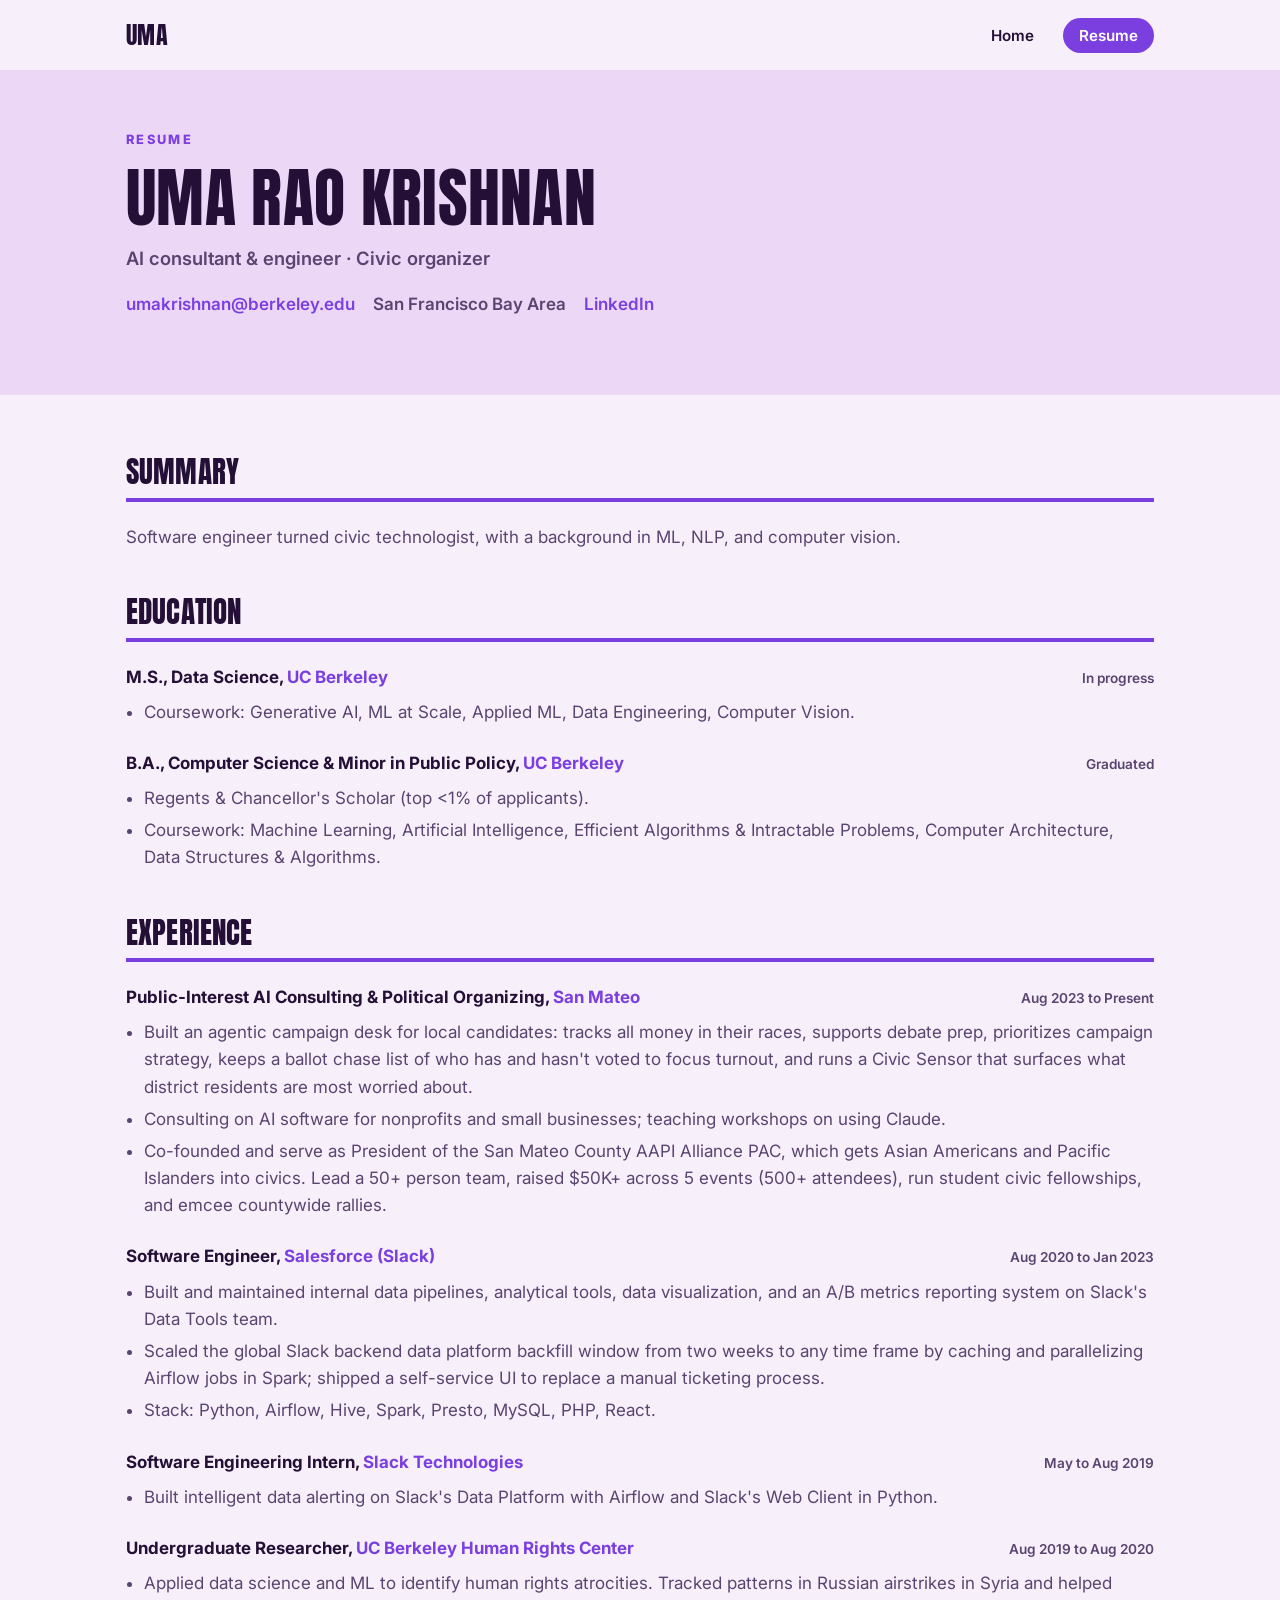
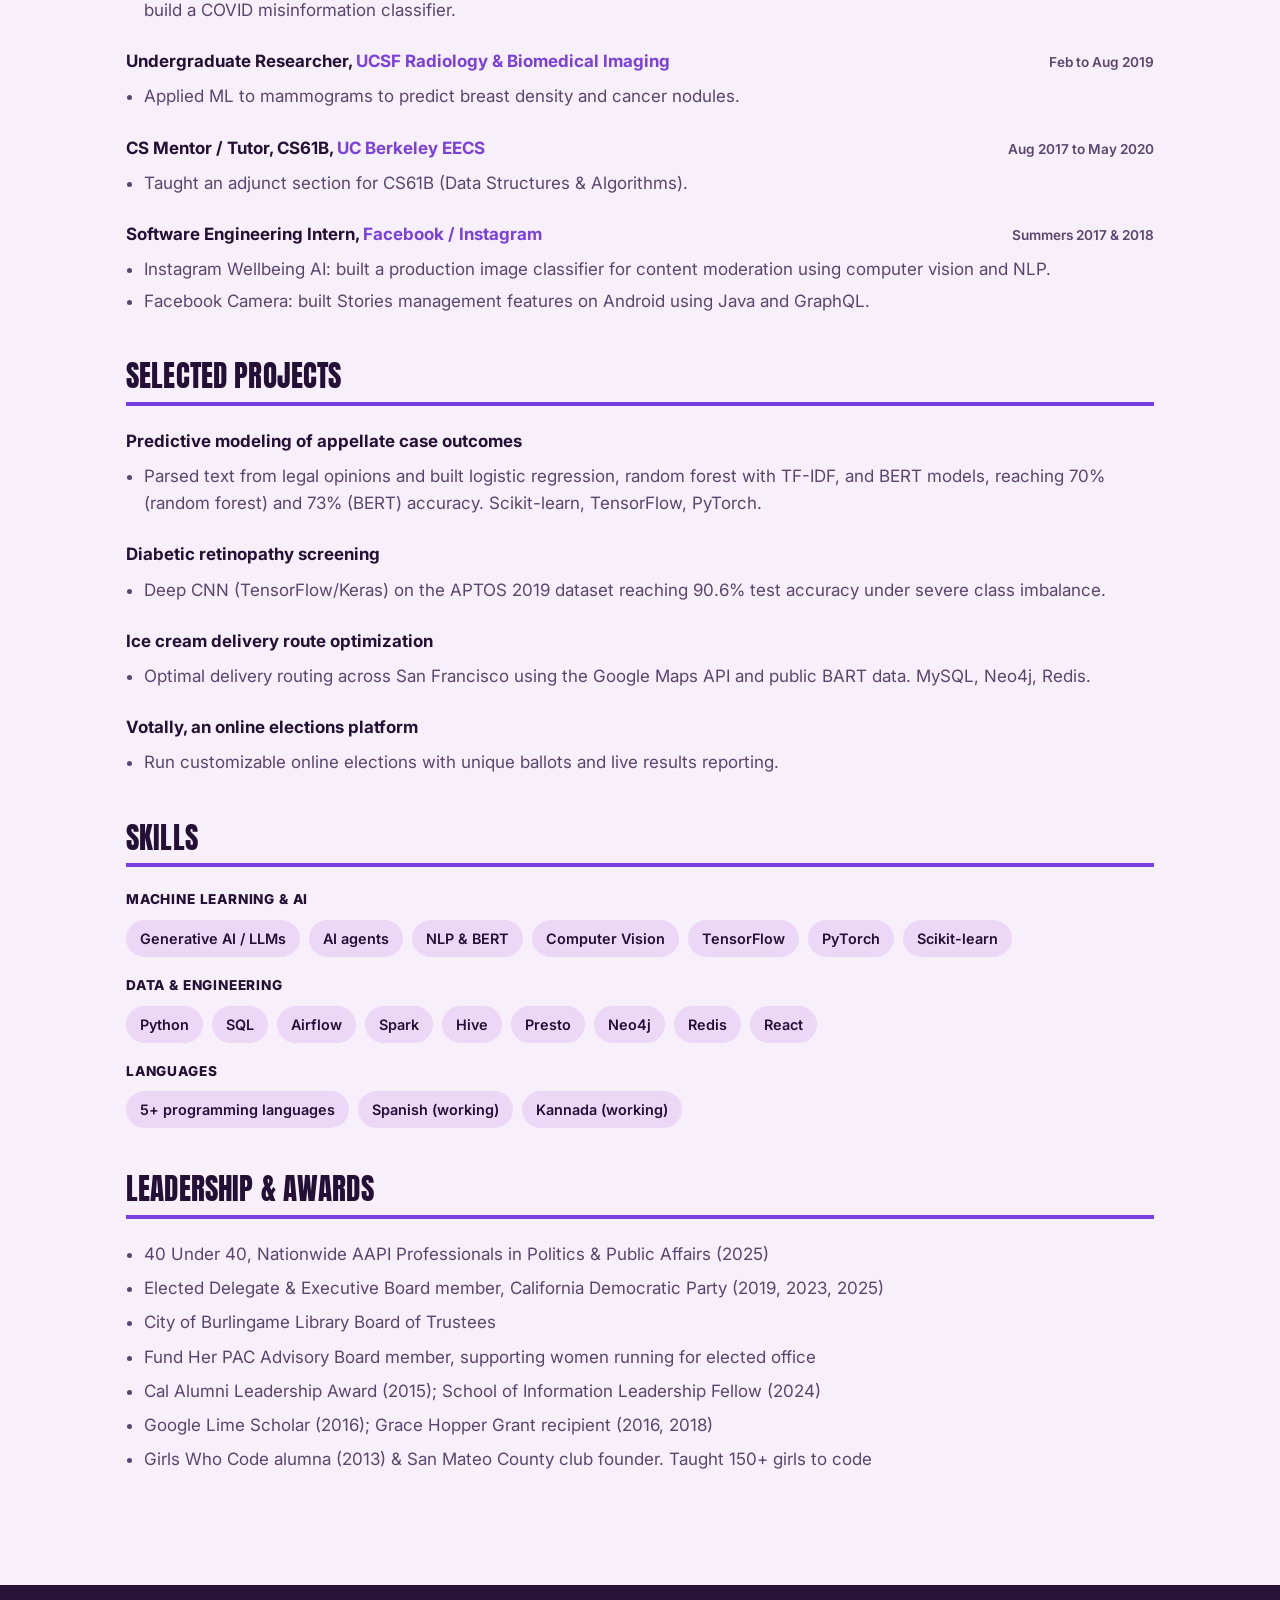
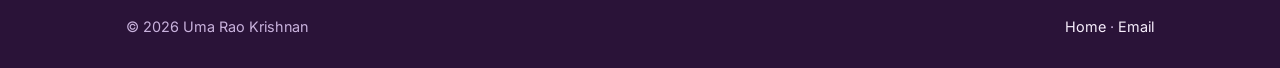
==== commit 7e11cff8: "Update story, PAC, and campaign desk copy Reword the My story section, update the AAPI Alliance PAC " ====
--- a/resume.html
+++ b/resume.html
@@ -26,7 +26,7 @@
     <div class="wrap">
       <p class="eyebrow">Resume</p>
       <h1 class="h-lg">Uma Rao Krishnan</h1>
-      <p class="title">Public-interest AI consultant &amp; engineer · UC Berkeley M.S. Data Science · Civic organizer</p>
+      <p class="title">AI consultant &amp; engineer · Civic organizer</p>
       <p class="meta">
         <a href="mailto:umakrishnan@berkeley.edu">umakrishnan@berkeley.edu</a>
         <span>San Francisco Bay Area</span>
@@ -41,8 +41,8 @@
       <section class="res-section reveal">
         <h2>Summary</h2>
         <p style="margin:0; color:var(--ink-soft);">
-          Former Slack software engineer, now building AI for campaigns, nonprofits, and small
-          businesses, with a background in ML, NLP, and computer vision.
+          Software engineer turned civic technologist, with a background in ML, NLP, and computer
+          vision.
         </p>
       </section>
 
@@ -76,9 +76,9 @@
             <span class="date">Aug 2023 to Present</span>
           </div>
           <ul>
-            <li>Building three production agents for local city council campaigns: a Civic Sensor agent, a Representation Gap analyzer, and a Voter Propensity model.</li>
+            <li>Built an agentic campaign desk for local candidates: tracks all money in their races, supports debate prep, prioritizes campaign strategy, keeps a ballot chase list of who has and hasn't voted to focus turnout, and runs a Civic Sensor that surfaces what district residents are most worried about.</li>
             <li>Consulting on AI software for nonprofits and small businesses; teaching workshops on using Claude.</li>
-            <li>Co-founded and serve as President of the San Mateo County AAPI Alliance PAC. Lead a 50+ person team, raised $40K across 5 events (500+ attendees), run student civic fellowships, and emcee countywide rallies.</li>
+            <li>Co-founded and serve as President of the San Mateo County AAPI Alliance PAC, which gets Asian Americans and Pacific Islanders into civics. Lead a 50+ person team, raised $50K+ across 5 events (500+ attendees), run student civic fellowships, and emcee countywide rallies.</li>
           </ul>
         </div>
 
